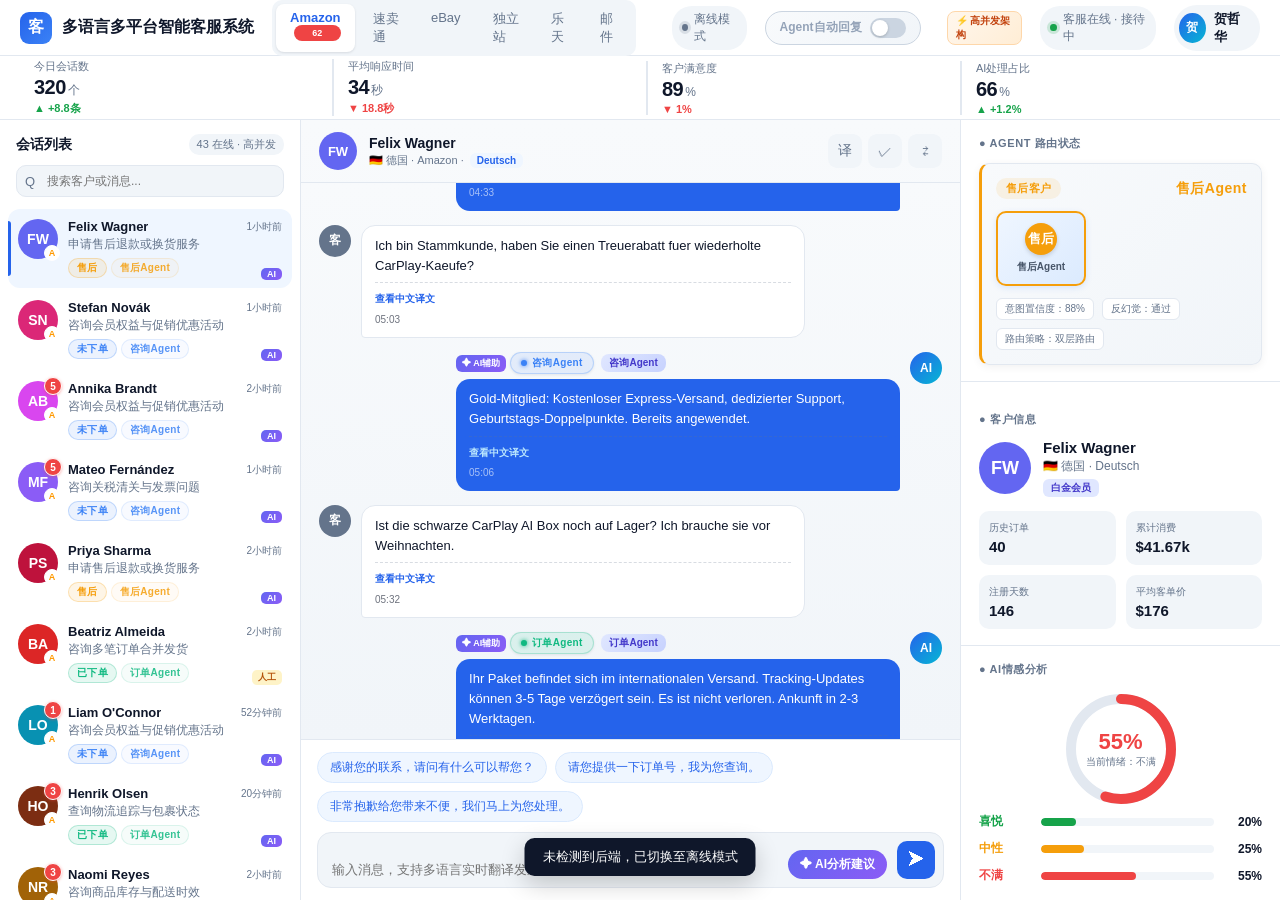
==== frontend/index.html @ e27925e6 "update" ====
<!DOCTYPE html>
<html lang="zh-CN">
<head>
<meta charset="UTF-8">
<meta name="viewport" content="width=device-width, initial-scale=1.0">
<title>多语言多平台智能客服系统</title>
<link rel="stylesheet" href="css/style.css?v=20260722f5">
</head>
<body>
  <!-- Top Nav -->
  <div class="topbar">
    <div class="logo"><div class="mark">客</div>多语言多平台智能客服系统</div>
    <div class="platform-tabs" id="platformTabs">
      <div class="tab active" data-pf="amazon">Amazon<span class="pf-unread" id="unread-amazon" style="display:none">0</span></div>
      <div class="tab" data-pf="aliexpress">速卖通<span class="pf-unread" id="unread-aliexpress" style="display:none">0</span></div>
      <div class="tab" data-pf="ebay">eBay<span class="pf-unread" id="unread-ebay" style="display:none">0</span></div>
      <div class="tab" data-pf="shopify">独立站<span class="pf-unread" id="unread-shopify" style="display:none">0</span></div>
      <div class="tab" data-pf="rakuten">乐天<span class="pf-unread" id="unread-rakuten" style="display:none">0</span></div>
      <div class="tab" data-pf="email">邮件<span class="pf-unread" id="unread-email" style="display:none">0</span></div>
    </div>
    <div class="spacer"></div>
    <div class="mode-switch" id="modeSwitch" title="切换推理后端">
      <span class="mode-dot" id="modeDot"></span><span id="modeLabel">连接中</span>
    </div>
    <div class="auto-reply-switch inactive" id="autoReplySwitch" title="开启后Agent将自动处理客户消息，需要人工时自动通知">
      <span class="auto-reply-label">Agent自动回复</span>
      <div class="auto-reply-toggle"></div>
    </div>
    <div class="concurrency-badge">⚡ 高并发架构</div>
    <div class="online-status"><div class="dot"></div>客服在线 · 接待中</div>
    <div class="user-chip"><div class="av">贺</div><div class="nm">贺哲华</div></div>
  </div>

  <!-- Stats Bar -->
  <div class="statsbar" id="statsBar">
    <div class="stat"><div class="lbl">今日会话数</div><div class="val" id="stConv">—<span class="u">个</span></div><div class="delta up" id="stConvD">—</div></div>
    <div class="stat"><div class="lbl">平均响应时间</div><div class="val" id="stResp">—<span class="u">秒</span></div><div class="delta up" id="stRespD">—</div></div>
    <div class="stat"><div class="lbl">客户满意度</div><div class="val" id="stSat">—<span class="u">%</span></div><div class="delta up" id="stSatD">—</div></div>
    <div class="stat"><div class="lbl">AI处理占比</div><div class="val" id="stAi">—<span class="u">%</span></div><div class="delta up" id="stAiD">—</div></div>
  </div>

  <!-- Main -->
  <div class="main">
    <!-- Left -->
    <div class="pane">
      <div class="conv-head">
        <h3>会话列表</h3>
        <div class="cnt" id="convCnt">0 在线</div>
      </div>
      <div class="conv-search"><span class="ic">Q</span><input id="convSearch" placeholder="搜索客户或消息..."></div>
      <div class="conv-list" id="convList"></div>
    </div>

    <!-- Middle -->
    <div class="pane" style="background:linear-gradient(180deg,#f8fafc,#f1f5f9)">
      <div class="chat-head" id="chatHead"></div>
      <div class="chat-flow" id="chatFlow"></div>
      <div class="composer">
        <div class="suggest-row" id="suggestRow"></div>
        <div class="input-row">
          <textarea id="msgInput" rows="1" placeholder="输入消息，支持多语言实时翻译发送..."></textarea>
          <button class="ai-suggest-btn" id="aiSuggestBtn" title="基于最后一条客户消息，AI分析意图并生成建议回复">✦ AI分析建议</button>
          <button class="send-btn" id="sendBtn">➤</button>
        </div>
      </div>
    </div>

    <!-- Right -->
    <div class="pane detail" id="detailPane"></div>
  </div>

  <div class="toast" id="toast"></div>

  <script src="js/config.js?v=20260722f5"></script>
  <script src="js/api.js?v=20260722f5"></script>
  <script src="js/datagen.js?v=20260722f5"></script>
  <script src="js/app.js?v=20260722f5"></script>
</body>
</html>
---- frontend/css/style.css ----
:root{
  --blue:#2563eb;--blue-d:#1d4ed8;--blue-l:#eff6ff;--bg:#f1f5f9;--card:#ffffff;
  --border:#e2e8f0;--text:#0f172a;--muted:#64748b;--green:#16a34a;--amber:#f59e0b;--red:#ef4444;
  --radius:12px;--shadow:0 1px 3px rgba(15,23,42,.08),0 1px 2px rgba(15,23,42,.04);
}
*{box-sizing:border-box;margin:0;padding:0}
body{font-family:'Segoe UI','PingFang SC','Microsoft YaHei',sans-serif;background:var(--bg);color:var(--text);font-size:14px;height:100vh;overflow:hidden}
button{cursor:pointer;font-family:inherit;border:none;outline:none}
::-webkit-scrollbar{width:6px;height:6px}
::-webkit-scrollbar-thumb{background:#cbd5e1;border-radius:3px}
::-webkit-scrollbar-track{background:transparent}

/* ===== Top Nav ===== */
.topbar{height:56px;background:var(--card);border-bottom:1px solid var(--border);display:flex;align-items:center;padding:0 20px;gap:18px;position:relative;z-index:30}
.logo{display:flex;align-items:center;gap:10px;font-weight:700;font-size:16px;white-space:nowrap}
.logo .mark{width:32px;height:32px;border-radius:9px;background:linear-gradient(135deg,#2563eb,#3b82f6);display:flex;align-items:center;justify-content:center;color:#fff;font-size:16px}
.platform-tabs{display:flex;gap:4px;background:var(--bg);padding:4px;border-radius:10px}
.platform-tabs .tab{padding:6px 14px;border-radius:8px;font-size:13px;color:var(--muted);font-weight:500;transition:.18s}
.platform-tabs .tab.active{background:#fff;color:var(--blue);box-shadow:var(--shadow);font-weight:600}
.topbar .spacer{flex:1}
.mode-switch{display:flex;align-items:center;gap:6px;font-size:12px;color:var(--muted);background:var(--bg);padding:5px 10px;border-radius:20px;cursor:pointer;transition:.15s}
.mode-switch:hover{background:#e2e8f0}
.mode-dot{width:7px;height:7px;border-radius:50%;background:var(--amber);box-shadow:0 0 0 3px rgba(245,158,11,.18);transition:.2s}
.mode-dot.online{background:var(--green);box-shadow:0 0 0 3px rgba(22,163,74,.18)}
.mode-dot.offline{background:var(--muted);box-shadow:0 0 0 3px rgba(100,116,139,.18)}
.online-status{display:flex;align-items:center;gap:6px;font-size:12px;color:var(--muted);background:var(--bg);padding:5px 10px;border-radius:20px}
.online-status .dot{width:7px;height:7px;border-radius:50%;background:var(--green);box-shadow:0 0 0 3px rgba(22,163,74,.18)}
.user-chip{display:flex;align-items:center;gap:8px;padding:5px 12px 5px 5px;border-radius:24px;background:var(--bg);cursor:pointer}
.user-chip .av{width:30px;height:30px;border-radius:50%;background:linear-gradient(135deg,#2563eb,#06b6d4);color:#fff;display:flex;align-items:center;justify-content:center;font-size:12px;font-weight:600}
.user-chip .nm{font-size:13px;font-weight:600}

/* ===== Stats Bar ===== */
.statsbar{height:64px;background:var(--card);border-bottom:1px solid var(--border);display:flex;align-items:center;padding:0 20px;gap:14px}
.stat{flex:1;display:flex;flex-direction:column;gap:2px;padding:0 14px;border-left:2px solid var(--border)}
.stat:first-child{border-left:none}
.stat .lbl{font-size:11px;color:var(--muted);display:flex;align-items:center;gap:5px}
.stat .val{font-size:20px;font-weight:700;letter-spacing:-.5px}
.stat .val .u{font-size:12px;font-weight:500;color:var(--muted);margin-left:2px}
.stat .delta{font-size:11px;font-weight:600}
.stat .delta.up{color:var(--green)}
.stat .delta.down{color:var(--red)}

/* ===== Layout ===== */
.main{display:grid;grid-template-columns:300px 1fr 320px;height:calc(100vh - 56px - 64px)}
.pane{background:var(--card);overflow:hidden;display:flex;flex-direction:column}
.pane+.pane{border-left:1px solid var(--border)}

/* ===== Left: Conversations ===== */
.conv-head{padding:14px 16px 10px;display:flex;align-items:center;justify-content:space-between}
.conv-head h3{font-size:14px;font-weight:700}
.conv-head .cnt{font-size:11px;color:var(--muted);background:var(--bg);padding:3px 8px;border-radius:10px}
.conv-search{margin:0 16px 8px;position:relative}
.conv-search input{width:100%;padding:8px 10px 8px 30px;border:1px solid var(--border);border-radius:10px;font-size:12px;background:var(--bg)}
.conv-search .ic{position:absolute;left:9px;top:50%;transform:translateY(-50%);color:var(--muted);font-size:13px}
.conv-list{flex:1;overflow-y:auto;padding:4px 8px 12px}
.conv-item{display:flex;gap:10px;padding:10px;border-radius:var(--radius);cursor:pointer;transition:.15s;margin-bottom:2px;position:relative}
.conv-item:hover{background:var(--bg)}
.conv-item.active{background:var(--blue-l)}
.conv-item.active::before{content:"";position:absolute;left:0;top:12px;bottom:12px;width:3px;background:var(--blue);border-radius:0 3px 3px 0}
.conv-item .av{width:40px;height:40px;border-radius:50%;flex-shrink:0;display:flex;align-items:center;justify-content:center;color:#fff;font-size:14px;font-weight:600;position:relative}
.conv-item .pf{position:absolute;bottom:-2px;right:-2px;width:16px;height:16px;border-radius:50%;background:#fff;display:flex;align-items:center;justify-content:center;font-size:9px;border:1.5px solid #fff}
.conv-item .body{flex:1;min-width:0}
.conv-item .top{display:flex;justify-content:space-between;align-items:center;gap:6px}
.conv-item .nm{font-size:13px;font-weight:600;white-space:nowrap;overflow:hidden;text-overflow:ellipsis}
.conv-item .tm{font-size:10px;color:var(--muted);flex-shrink:0}
.conv-item .pre{font-size:12px;color:var(--muted);white-space:nowrap;overflow:hidden;text-overflow:ellipsis;margin-top:2px}
.conv-item .badge{position:absolute;top:8px;right:10px;min-width:18px;height:18px;background:var(--blue);color:#fff;font-size:10px;border-radius:9px;display:flex;align-items:center;justify-content:center;font-weight:600;padding:0 5px}
.conv-item .agent-tag{position:absolute;bottom:8px;right:10px;font-size:9px;font-weight:700;padding:1px 6px;border-radius:5px}
.conv-item .agent-tag.ai{background:linear-gradient(135deg,#6366f1,#8b5cf6);color:#fff}
.conv-item .agent-tag.human{background:#fef3c7;color:#b45309}

/* ===== Middle: Chat ===== */
.chat-head{padding:12px 18px;border-bottom:1px solid var(--border);display:flex;align-items:center;gap:12px}
.chat-head .av{width:38px;height:38px;border-radius:50%;display:flex;align-items:center;justify-content:center;color:#fff;font-weight:600;font-size:13px}
.chat-head .info{flex:1}
.chat-head .info .nm{font-size:14px;font-weight:700}
.chat-head .info .sub{font-size:11px;color:var(--muted);display:flex;align-items:center;gap:6px;margin-top:2px}
.lang-tag{font-size:10px;background:var(--blue-l);color:var(--blue);padding:2px 7px;border-radius:6px;font-weight:600}
.chat-head .acts{display:flex;gap:6px}
.icon-btn{width:34px;height:34px;border-radius:9px;background:var(--bg);display:flex;align-items:center;justify-content:center;color:var(--muted);font-size:14px;transition:.15s}
.icon-btn:hover{background:var(--blue-l);color:var(--blue)}

.chat-flow{flex:1;overflow-y:auto;padding:18px;display:flex;flex-direction:column;gap:14px;background:linear-gradient(180deg,#f8fafc,#f1f5f9)}
.msg{display:flex;gap:10px;max-width:78%;animation:fadeIn .25s ease}
@keyframes fadeIn{from{opacity:0;transform:translateY(8px)}to{opacity:1;transform:none}}
.msg.customer{align-self:flex-start}
.msg.agent{align-self:flex-end;flex-direction:row-reverse}
.msg .av{width:32px;height:32px;border-radius:50%;flex-shrink:0;display:flex;align-items:center;justify-content:center;color:#fff;font-size:12px;font-weight:600}
.msg.agent .av{background:linear-gradient(135deg,#2563eb,#06b6d4)}
.bubble{padding:10px 13px;border-radius:14px;font-size:13px;line-height:1.55;position:relative}
.msg.customer .bubble{background:#fff;border:1px solid var(--border);border-bottom-left-radius:4px}
.msg.agent .bubble{background:var(--blue);color:#fff;border-bottom-right-radius:4px}
.bubble .tm{font-size:10px;opacity:.6;margin-top:4px;display:block}
.trans-box{margin-top:6px;padding-top:6px;border-top:1px dashed rgba(100,116,139,.25);font-size:12px}
.msg.customer .trans-box{color:#475569}
.msg.agent .trans-box{color:rgba(255,255,255,.92)}
.trans-content{line-height:1.5}
.msg.agent .trans-content{color:#fff;text-shadow:0 1px 2px rgba(0,0,0,.2)}
.trans-toggle{font-size:10px;color:var(--blue);cursor:pointer;font-weight:600;user-select:none}
.msg.agent .trans-toggle{color:#bae6fd}
.ai-flag{display:inline-flex;align-items:center;gap:3px;font-size:9px;font-weight:700;background:linear-gradient(135deg,#6366f1,#8b5cf6);color:#fff;padding:2px 6px;border-radius:6px;margin-bottom:5px}
.agent-route{display:inline-flex;align-items:center;gap:3px;font-size:9px;font-weight:700;background:#dbeafe;color:#1d4ed8;padding:2px 6px;border-radius:6px;margin-bottom:5px;margin-left:4px}

/* 协作链路徽章 */
.chain-badge{display:inline-flex;align-items:center;gap:4px;font-size:10px;font-weight:600;background:#f0f9ff;color:#0369a1;padding:3px 8px;border-radius:10px;margin-bottom:5px;border:1px solid #bae6fd}
.chain-badge.multi{background:linear-gradient(135deg,#fef3c7,#fde68a);color:#92400e;border-color:#fbbf24}
.chain-badge .chain-icon{font-size:11px}

/* 转交原因标签 */
.handoff-tag{display:inline-flex;font-size:9px;font-weight:600;background:#fee2e2;color:#991b1b;padding:2px 6px;border-radius:6px;margin-bottom:5px;margin-left:4px;border:1px solid #fca5a5}

/* Trace 可视化面板 */
.collab-trace-section{background:var(--card);border:1px solid var(--border);border-radius:12px;padding:14px;margin-bottom:12px;box-shadow:var(--shadow)}
.collab-trace-section h4{font-size:12px;font-weight:700;color:var(--text);margin-bottom:10px;display:flex;align-items:center;gap:6px}
.collab-chain{display:flex;align-items:center;gap:6px;flex-wrap:wrap;margin-bottom:10px}
.trace-node{display:flex;align-items:center;gap:6px;padding:4px 10px;background:#f8fafc;border-radius:8px;border:1px solid var(--border)}
.trace-node.final{background:#eff6ff;border-color:#93c5fd}
.trace-dot{width:20px;height:20px;border-radius:50%;color:#fff;font-size:11px;font-weight:700;display:flex;align-items:center;justify-content:center;flex-shrink:0}
.trace-name{font-size:11px;font-weight:600;color:var(--text)}
.trace-arrow{color:var(--muted);font-size:14px;font-weight:700}
.collab-meta{display:flex;gap:12px;flex-wrap:wrap;margin-bottom:8px}
.collab-meta .meta-item{font-size:11px;color:var(--muted);background:var(--bg);padding:3px 8px;border-radius:6px}
.trace-details{margin-top:8px}
.trace-details summary{cursor:pointer;font-size:11px;font-weight:600;color:var(--blue);padding:4px 0;user-select:none}
.trace-details summary:hover{color:var(--blue-d)}
.trace-steps{margin-top:8px;display:flex;flex-direction:column;gap:6px;max-height:280px;overflow-y:auto;padding-right:4px}
.trace-step{display:flex;gap:8px;align-items:flex-start;padding:6px 8px;background:#f8fafc;border-radius:6px;border-left:3px solid var(--border)}
.trace-step-icon{font-size:14px;font-weight:700;flex-shrink:0;width:18px;text-align:center;line-height:1.4}
.trace-step-body{flex:1;min-width:0}
.trace-step-head{font-size:11px;color:var(--text);line-height:1.4}
.trace-step-agent{font-weight:700;color:var(--blue)}
.trace-reason{display:inline-block;font-size:10px;color:#92400e;background:#fef3c7;padding:1px 5px;border-radius:4px;margin-left:4px}
.trace-detail{font-size:10px;color:var(--muted);margin-top:2px;line-height:1.3}
.day-divider{align-self:center;font-size:11px;color:var(--muted);background:#e2e8f0;padding:3px 12px;border-radius:10px;margin:4px 0}
.typing{display:flex;gap:4px;padding:8px 12px;background:#fff;border:1px solid var(--border);border-radius:14px;border-bottom-left-radius:4px;align-self:flex-start}
.typing span{width:6px;height:6px;background:#cbd5e1;border-radius:50%;animation:blink 1.4s infinite both}
.typing span:nth-child(2){animation-delay:.2s}
.typing span:nth-child(3){animation-delay:.4s}
@keyframes blink{0%,80%,100%{opacity:.3}40%{opacity:1}}

.composer{padding:12px 16px;border-top:1px solid var(--border);background:var(--card)}
.suggest-row{display:flex;gap:8px;margin-bottom:10px;flex-wrap:wrap}
.suggest-chip{padding:6px 12px;background:var(--blue-l);border:1px solid #dbeafe;border-radius:20px;font-size:12px;color:var(--blue);font-weight:500;transition:.15s}
.suggest-chip:hover{background:var(--blue);color:#fff}
.ai-suggest-btn{display:inline-flex;align-items:center;gap:6px;padding:6px 12px;background:linear-gradient(135deg,#6366f1,#8b5cf6);color:#fff;border-radius:20px;font-size:12px;font-weight:600;transition:.15s}
.ai-suggest-btn:hover{transform:translateY(-1px);box-shadow:0 4px 12px rgba(99,102,241,.35)}
.cust-reply-btn{display:inline-flex;align-items:center;gap:4px;padding:6px 10px;background:#f0f9ff;color:#0369a1;border:1px solid #bae6fd;border-radius:20px;font-size:11px;font-weight:600;transition:.15s;white-space:nowrap}
.cust-reply-btn:hover{background:#e0f2fe;transform:translateY(-1px);box-shadow:0 3px 8px rgba(3,105,161,.2)}

/* 客户正在输入提示 */
.typing-indicator{display:flex;align-items:center;gap:8px;padding:8px 14px;margin:6px 0}
.typing-indicator .av{width:28px;height:28px;border-radius:50%;display:flex;align-items:center;justify-content:center;color:#fff;font-size:11px;font-weight:600;flex-shrink:0}
.typing-dots{display:flex;gap:3px;align-items:center}
.typing-dots span{width:6px;height:6px;border-radius:50%;background:#94a3b8;animation:typingBounce 1.4s infinite ease-in-out}
.typing-dots span:nth-child(2){animation-delay:.2s}
.typing-dots span:nth-child(3){animation-delay:.4s}
@keyframes typingBounce{0%,60%,100%{transform:translateY(0);opacity:.4}30%{transform:translateY(-6px);opacity:1}}
.typing-text{font-size:11px;color:#94a3b8;font-style:italic}

/* AI建议卡片 */
.ai-suggestion-card{background:#fafaff;border:1.5px solid #c7d2fe;border-radius:12px;margin:10px 0;overflow:hidden;box-shadow:0 2px 8px rgba(99,102,241,.1)}
.ai-suggestion-card.loading{border-color:#c7d2fe;background:#fafaff}
.ai-suggestion-card.error{border-color:#fca5a5;background:#fef2f2}
.ai-card-header{display:flex;align-items:center;gap:6px;padding:10px 14px;background:linear-gradient(135deg,rgba(99,102,241,.08),rgba(139,92,246,.08));border-bottom:1px solid #e0e7ff}
.ai-card-icon{font-size:14px;color:#6366f1}
.ai-card-title{font-size:13px;font-weight:700;color:#4f46e5;flex:1}
.ai-card-close{cursor:pointer;color:#94a3b8;font-size:14px;padding:2px 6px;border-radius:4px;transition:.15s}
.ai-card-close:hover{color:#ef4444;background:#fef2f2}
.ai-card-body{padding:12px 14px}
.ai-card-loading{color:#6366f1;font-size:12px;padding:8px 0;animation:pulse 1.5s ease-in-out infinite}
@keyframes pulse{0%,100%{opacity:.5}50%{opacity:1}}
.ai-card-error{color:#dc2626;font-size:12px;padding:8px 0}
.ai-card-meta{display:flex;gap:6px;flex-wrap:wrap;margin-bottom:10px}
.ai-card-meta .meta-tag{font-size:10px;color:#475569;background:#f1f5f9;padding:3px 8px;border-radius:6px;border:1px solid #e2e8f0}
.ai-card-meta .meta-tag.chain{background:#fef3c7;color:#92400e;border-color:#fde68a}
.ai-card-suggestion{background:#fff;border:1px solid #e2e8f0;border-radius:8px;padding:10px;margin-bottom:10px}
.suggestion-label{font-size:11px;font-weight:600;color:#64748b;margin-bottom:4px}
.suggestion-text{font-size:13px;color:#1e293b;line-height:1.5;padding:6px 8px;background:#f8fafc;border-radius:6px;border-left:3px solid #6366f1}
.suggestion-text.muted{color:#64748b;border-left-color:#cbd5e1}
.ai-card-actions{display:flex;gap:8px}
.action-btn{padding:6px 14px;border-radius:8px;font-size:12px;font-weight:600;cursor:pointer;border:1px solid;transition:.15s}
.action-btn.adopt{background:#ecfdf5;color:#059669;border-color:#a7f3d0}
.action-btn.adopt:hover{background:#d1fae5;box-shadow:0 2px 6px rgba(5,150,105,.2)}
.action-btn.edit{background:#fffbeb;color:#d97706;border-color:#fde68a}
.action-btn.edit:hover{background:#fef3c7;box-shadow:0 2px 6px rgba(217,119,6,.2)}
.action-btn.reject{background:#fef2f2;color:#dc2626;border-color:#fca5a5}
.action-btn.reject:hover{background:#fee2e2;box-shadow:0 2px 6px rgba(220,38,38,.2)}
.ai-card-trace{margin-top:8px}
.ai-card-trace summary{cursor:pointer;font-size:11px;color:#6366f1;padding:4px 0;user-select:none}
.ai-card-trace summary:hover{text-decoration:underline}
.trace-mini{margin-top:6px;display:flex;flex-direction:column;gap:3px;max-height:180px;overflow-y:auto}
.trace-mini-step{font-size:11px;color:#475569;padding:3px 6px;background:#f8fafc;border-radius:4px;display:flex;gap:4px;align-items:center}
.trace-mini-icon{font-weight:700;flex-shrink:0}
.sentiment-tag{font-size:10px;font-weight:600;padding:2px 8px;border-radius:999px}
.sentiment-tag.ok{background:#dcfce7;color:#15803d}
.sentiment-tag.warning{background:#fef3c7;color:#92400e}
.sentiment-tag.danger{background:#fee2e2;color:#991b1b}
/* 置信度标签 */
.conf-tag{font-size:10px;font-weight:600;padding:2px 8px;border-radius:999px}
.conf-tag.high{background:#dbeafe;color:#1e40af}
.conf-tag.mid{background:#fef3c7;color:#92400e}
.conf-tag.low{background:#fee2e2;color:#991b1b}
/* 反幻觉标签 */
.antihall-tag{font-size:10px;font-weight:600;padding:2px 8px;border-radius:999px}
.antihall-tag.pass{background:#dcfce7;color:#15803d}
.antihall-tag.warn{background:#fef3c7;color:#92400e}
/* 转交原因标签 */
.ai-card-meta .meta-tag.warn{background:#fee2e2;color:#991b1b;border-color:#fca5a5}
/* 协作链路可视化 */
.ai-card-chain{display:flex;align-items:center;gap:4px;flex-wrap:wrap;margin-bottom:10px;padding:6px 10px;background:linear-gradient(90deg,rgba(99,102,241,.05),rgba(6,182,212,.05));border-radius:8px;border:1px solid #e0e7ff}
.ai-card-chain .chain-node{font-size:11px;font-weight:600;padding:3px 10px;border-radius:6px;background:#fff;color:#4f46e5;border:1px solid #c7d2fe}
.ai-card-chain .chain-node.final{background:linear-gradient(135deg,#2563eb,#06b6d4);color:#fff;border-color:transparent}
.ai-card-chain .chain-sep{font-size:11px;color:#94a3b8;font-weight:700}
/* RAG引用来源 */
.ai-card-rag{background:#f0fdf4;border:1px solid #bbf7d0;border-radius:8px;padding:10px;margin-bottom:10px}
.ai-card-rag .rag-label{font-size:11px;font-weight:700;color:#15803d;margin-bottom:8px;display:flex;align-items:center;gap:4px}
.ai-card-rag .rag-sources{display:flex;flex-direction:column;gap:6px}
.ai-card-rag .rag-source-item{background:#fff;border:1px solid #d1fae5;border-radius:6px;padding:6px 8px}
.ai-card-rag .rag-source-head{display:flex;align-items:center;gap:6px;margin-bottom:3px}
.ai-card-rag .rag-source-id{font-size:10px;font-weight:700;color:#0369a1;font-family:monospace}
.ai-card-rag .rag-source-cat{font-size:10px;color:#64748b;background:#f1f5f9;padding:1px 6px;border-radius:4px}
.ai-card-rag .rag-source-score{font-size:10px;font-weight:700;margin-left:auto}
.ai-card-rag .rag-source-content{font-size:11px;color:#475569;line-height:1.4;max-height:40px;overflow:hidden}
.input-row{display:flex;gap:10px;align-items:flex-end;background:var(--bg);border-radius:14px;padding:8px 8px 8px 14px;border:1px solid var(--border)}
.input-row textarea{flex:1;border:none;background:transparent;resize:none;font-size:13px;line-height:1.5;outline:none;max-height:90px;font-family:inherit}
.send-btn{width:38px;height:38px;border-radius:10px;background:var(--blue);color:#fff;display:flex;align-items:center;justify-content:center;font-size:16px;transition:.15s;flex-shrink:0}
.send-btn:hover{background:var(--blue-d);transform:scale(1.05)}

/* ===== Right: Detail ===== */
.detail{overflow-y:auto}
.detail section{padding:16px 18px;border-bottom:1px solid var(--border)}
.detail section h4{font-size:11px;text-transform:uppercase;letter-spacing:.6px;color:var(--muted);margin-bottom:12px;display:flex;align-items:center;gap:6px}
.cust-card{display:flex;gap:12px;align-items:center;margin-bottom:14px}
.cust-card .av{width:52px;height:52px;border-radius:50%;display:flex;align-items:center;justify-content:center;color:#fff;font-size:18px;font-weight:600}
.cust-card .nm{font-size:15px;font-weight:700}
.cust-card .ct{font-size:12px;color:var(--muted);margin-top:2px}
.level-badge{display:inline-block;font-size:10px;font-weight:700;padding:2px 8px;border-radius:6px;margin-top:4px}
.lvl-gold{background:#fef3c7;color:#b45309}
.lvl-plat{background:#e0e7ff;color:#4338ca}
.lvl-diamond{background:#cffafe;color:#0e7490}
.lvl-silver{background:#f1f5f9;color:#475569}
.cust-grid{display:grid;grid-template-columns:1fr 1fr;gap:10px}
.cust-grid .it{background:var(--bg);border-radius:10px;padding:10px}
.cust-grid .it .l{font-size:10px;color:var(--muted)}
.cust-grid .it .v{font-size:15px;font-weight:700;margin-top:3px}

.sentiment{display:flex;flex-direction:column;gap:10px}
.sen-row{display:flex;align-items:center;gap:10px}
.sen-row .lab{width:52px;font-size:12px;font-weight:600;display:flex;align-items:center;gap:4px}
.sen-bar{flex:1;height:8px;background:var(--bg);border-radius:4px;overflow:hidden}
.sen-bar .fill{height:100%;border-radius:4px;transition:width .6s cubic-bezier(.4,0,.2,1)}
.sen-row .pct{width:38px;text-align:right;font-size:12px;font-weight:700}
.gauge-wrap{display:flex;align-items:center;justify-content:center;margin:6px 0 4px;position:relative}
.gauge{transform:rotate(-90deg)}
.gauge-txt{position:absolute;text-align:center}
.gauge-txt .big{font-size:22px;font-weight:800}
.gauge-txt .sm{font-size:10px;color:var(--muted)}

.tags{display:flex;flex-wrap:wrap;gap:6px}
.tag{font-size:11px;padding:4px 10px;border-radius:8px;background:var(--blue-l);color:var(--blue);font-weight:500;border:1px solid #dbeafe}
.tag.warn{background:#fef3c7;color:#b45309;border-color:#fde68a}
.tag.ok{background:#dcfce7;color:#15803d;border-color:#bbf7d0}

.tpl-list{display:flex;flex-direction:column;gap:6px}
.tpl{padding:9px 11px;background:var(--bg);border-radius:9px;font-size:12px;cursor:pointer;transition:.15s;border:1px solid transparent;line-height:1.4}
.tpl:hover{background:var(--blue-l);border-color:#dbeafe}

.order-item{background:var(--bg);border-radius:10px;padding:10px;margin-bottom:8px}
.order-item .top{display:flex;justify-content:space-between;align-items:center;margin-bottom:6px}
.order-item .oid{font-size:12px;font-weight:700}
.order-item .ost{font-size:10px;padding:2px 7px;border-radius:5px;font-weight:600}
.ost.shipped{background:#dbeafe;color:#1d4ed8}
.ost.paid{background:#dcfce7;color:#15803d}
.ost.pending{background:#fef3c7;color:#b45309}
.ost.refund{background:#fee2e2;color:#b91c1c}
.order-item .pd{font-size:11px;color:var(--muted)}
.order-item .amt{font-size:13px;font-weight:700;margin-top:4px}

.toast{position:fixed;bottom:24px;left:50%;transform:translateX(-50%) translateY(20px);background:#0f172a;color:#fff;padding:10px 18px;border-radius:10px;font-size:13px;opacity:0;transition:.3s;z-index:100;box-shadow:0 8px 24px rgba(0,0,0,.2)}
.toast.show{opacity:1;transform:translateX(-50%) translateY(0)}

/* ===== 前端深度改造：多Agent路由可视化 ===== */

/* 会话列表：阶段标签 + Agent标签 */
.conv-tags{display:flex;gap:4px;margin-top:4px;flex-wrap:wrap}
.stage-tag{font-size:10px;padding:1px 6px;border-radius:4px;font-weight:600;white-space:nowrap}
.agent-route-tag{font-size:10px;padding:1px 6px;border-radius:4px;font-weight:500;white-space:nowrap}

/* 聊天消息：Agent标识徽章 */
.agent-badge{display:inline-flex;align-items:center;gap:4px;font-size:11px;padding:2px 8px;border-radius:10px;margin-bottom:4px;font-weight:600}
.agent-dot{width:6px;height:6px;border-radius:50%;display:inline-block}

/* 右侧详情：Agent路由卡片 */
.agent-route-section{margin-bottom:12px}
.agent-route-card{background:#f8fafc;border-radius:8px;padding:12px;margin-top:8px}
.route-header{display:flex;justify-content:space-between;align-items:center;margin-bottom:10px}
.route-stage{font-size:11px;padding:2px 8px;border-radius:4px;font-weight:600}
.route-agent{font-size:13px;font-weight:700}
.route-chain{display:flex;align-items:center;gap:8px;margin:10px 0}
.route-node{display:flex;flex-direction:column;align-items:center;gap:4px;padding:8px 12px;border:2px solid #e2e8f0;border-radius:8px;background:#fff;min-width:80px}
.route-node.active{background:#eff6ff}
.route-node-icon{width:28px;height:28px;border-radius:50%;display:flex;align-items:center;justify-content:center;color:#fff;font-size:12px;font-weight:700}
.route-node-name{font-size:10px;color:#475569;font-weight:600}
.route-meta{display:flex;gap:12px;font-size:10px;color:#64748b;margin-top:8px;flex-wrap:wrap}
.route-meta span{background:#f1f5f9;padding:2px 6px;border-radius:4px}

/* 协作链路徽章（聊天消息内） */
.chain-badge{display:inline-flex;align-items:center;gap:4px;font-size:10px;padding:2px 8px;border-radius:8px;background:#f0f9ff;color:#0369a1;margin-bottom:4px}
.chain-badge.multi{background:#fef3c7;color:#92400e}
.chain-icon{font-size:10px}

/* 转交原因标签 */
.handoff-tag{font-size:10px;padding:1px 6px;border-radius:4px;background:#fee2e2;color:#dc2626;margin-left:4px}

/* Agent路由标签（旧样式增强） */
.agent-route{font-size:10px;padding:1px 6px;border-radius:4px;background:#e0e7ff;color:#4338ca;margin-left:4px}
/* ===== Agent 路由可视化 v2（精致版） ===== */

/* 会话列表：阶段标签 */
.conv-tags{display:flex;gap:4px;margin-top:5px;flex-wrap:wrap}
.stage-tag{font-size:10px;padding:2px 8px;border-radius:10px;font-weight:600;white-space:nowrap;letter-spacing:0.3px}
.agent-route-tag{font-size:9px;padding:1px 7px;border-radius:10px;font-weight:500;white-space:nowrap;opacity:0.85}

/* 聊天消息：Agent 徽章 */
.agent-badge{display:inline-flex;align-items:center;gap:5px;font-size:10px;padding:3px 10px;border-radius:12px;margin-bottom:5px;font-weight:600;letter-spacing:0.3px;box-shadow:0 1px 3px rgba(0,0,0,0.08)}
.agent-dot{width:6px;height:6px;border-radius:50%;display:inline-block;box-shadow:0 0 4px currentColor}

/* 右侧详情：Agent 路由卡片（精致版） */
.agent-route-section{margin-bottom:14px}
.agent-route-card{background:linear-gradient(135deg,#f8fafc 0%,#f1f5f9 100%);border-radius:10px;padding:14px;margin-top:8px;box-shadow:0 2px 8px rgba(0,0,0,0.06);border:1px solid #e2e8f0}
.route-header{display:flex;justify-content:space-between;align-items:center;margin-bottom:12px}
.route-stage{font-size:11px;padding:3px 10px;border-radius:12px;font-weight:600;letter-spacing:0.3px}
.route-agent{font-size:14px;font-weight:700;letter-spacing:0.5px}
.route-chain{display:flex;align-items:center;gap:10px;margin:12px 0;flex-wrap:wrap}
.route-node{display:flex;flex-direction:column;align-items:center;gap:5px;padding:10px 14px;border:2px solid #e2e8f0;border-radius:10px;background:#fff;min-width:90px;transition:all 0.2s ease}
.route-node.active{background:linear-gradient(135deg,#eff6ff 0%,#dbeafe 100%);box-shadow:0 2px 6px rgba(59,130,246,0.15)}
.route-node-icon{width:32px;height:32px;border-radius:50%;display:flex;align-items:center;justify-content:center;color:#fff;font-size:13px;font-weight:700;box-shadow:0 2px 4px rgba(0,0,0,0.15)}
.route-node-name{font-size:10px;color:#475569;font-weight:600;white-space:nowrap}
.route-meta{display:flex;gap:8px;font-size:10px;color:#64748b;margin-top:10px;flex-wrap:wrap}
.route-meta span{background:#fff;padding:3px 8px;border-radius:6px;border:1px solid #e2e8f0;font-weight:500}

/* 协作链路徽章 */
.chain-badge{display:inline-flex;align-items:center;gap:4px;font-size:10px;padding:2px 8px;border-radius:8px;background:linear-gradient(135deg,#f0f9ff,#e0f2fe);color:#0369a1;margin-bottom:5px;border:1px solid #bae6fd}
.chain-badge.multi{background:linear-gradient(135deg,#fef3c7,#fde68a);color:#92400e;border-color:#fcd34d}
.chain-icon{font-size:10px}

/* 转交原因标签 */
.handoff-tag{font-size:10px;padding:2px 8px;border-radius:8px;background:linear-gradient(135deg,#fee2e2,#fecaca);color:#dc2626;margin-left:4px;border:1px solid #fca5a5;font-weight:600}

/* Agent 路由标签 */
.agent-route{font-size:10px;padding:2px 8px;border-radius:8px;background:linear-gradient(135deg,#e0e7ff,#c7d2fe);color:#4338ca;margin-left:4px;font-weight:600}

/* ===== Agent 自动回复模式开关 ===== */
.auto-reply-switch{display:flex;align-items:center;gap:8px;padding:6px 14px;background:linear-gradient(135deg,#f0fdf4,#dcfce7);border:1px solid #86efac;border-radius:20px;cursor:pointer;transition:all 0.3s ease;user-select:none}
.auto-reply-switch.active{background:linear-gradient(135deg,#dcfce7,#bbf7d0);border-color:#22c55e;box-shadow:0 0 12px rgba(34,197,94,0.3)}
.auto-reply-switch.inactive{background:linear-gradient(135deg,#f8fafc,#f1f5f9);border-color:#cbd5e1}
.auto-reply-label{font-size:12px;font-weight:600;color:#475569;white-space:nowrap}
.auto-reply-switch.active .auto-reply-label{color:#15803d}
.auto-reply-switch.inactive .auto-reply-label{color:#94a3b8}
.auto-reply-toggle{width:36px;height:20px;background:#cbd5e1;border-radius:10px;position:relative;transition:all 0.3s ease}
.auto-reply-switch.active .auto-reply-toggle{background:#22c55e}
.auto-reply-toggle::after{content:'';width:16px;height:16px;background:#fff;border-radius:50%;position:absolute;top:2px;left:2px;transition:all 0.3s ease;box-shadow:0 1px 3px rgba(0,0,0,0.2)}
.auto-reply-switch.active .auto-reply-toggle::after{left:18px}

/* 高并发架构标签 */
.concurrency-badge{display:inline-flex;align-items:center;gap:4px;font-size:10px;padding:2px 8px;border-radius:8px;background:linear-gradient(135deg,#fff7ed,#ffedd5);color:#c2410c;border:1px solid #fed7aa;font-weight:600;margin-left:8px}

/* 人工转接通知 */
.handoff-notification{position:fixed;top:80px;right:20px;background:linear-gradient(135deg,#fef2f2,#fee2e2);border:2px solid #fca5a5;border-radius:12px;padding:14px 18px;box-shadow:0 8px 24px rgba(239,68,68,0.2);z-index:9999;max-width:320px;animation:slideIn 0.3s ease}
@keyframes slideIn{from{transform:translateX(400px);opacity:0}to{transform:translateX(0);opacity:1}}
.handoff-notif-header{display:flex;align-items:center;gap:8px;margin-bottom:8px}
.handoff-notif-icon{width:28px;height:28px;border-radius:50%;background:#ef4444;display:flex;align-items:center;justify-content:center;color:#fff;font-size:14px;font-weight:700}
.handoff-notif-title{font-size:13px;font-weight:700;color:#dc2626}
.handoff-notif-body{font-size:12px;color:#7f1d1d;line-height:1.5}
.handoff-notif-actions{display:flex;gap:8px;margin-top:10px}
.handoff-notif-btn{font-size:11px;padding:5px 12px;border-radius:6px;cursor:pointer;font-weight:600;border:none}
.handoff-notif-btn.accept{background:#ef4444;color:#fff}
.handoff-notif-btn.dismiss{background:#fff;color:#64748b;border:1px solid #e2e8f0}
/* ===== Agent 路由可视化 v2（精致版） ===== */

/* 会话列表：阶段标签 */
.conv-tags{display:flex;gap:4px;margin-top:5px;flex-wrap:wrap}
.stage-tag{font-size:10px;padding:2px 8px;border-radius:10px;font-weight:600;white-space:nowrap;letter-spacing:0.3px}
.agent-route-tag{font-size:9px;padding:1px 7px;border-radius:10px;font-weight:500;white-space:nowrap;opacity:0.85}

/* 聊天消息：Agent 徽章 */
.agent-badge{display:inline-flex;align-items:center;gap:5px;font-size:10px;padding:3px 10px;border-radius:12px;margin-bottom:5px;font-weight:600;letter-spacing:0.3px;box-shadow:0 1px 3px rgba(0,0,0,0.08)}
.agent-dot{width:6px;height:6px;border-radius:50%;display:inline-block;box-shadow:0 0 4px currentColor}

/* 右侧详情：Agent 路由卡片（精致版） */
.agent-route-section{margin-bottom:14px}
.agent-route-card{background:linear-gradient(135deg,#f8fafc 0%,#f1f5f9 100%);border-radius:10px;padding:14px;margin-top:8px;box-shadow:0 2px 8px rgba(0,0,0,0.06);border:1px solid #e2e8f0}
.route-header{display:flex;justify-content:space-between;align-items:center;margin-bottom:12px}
.route-stage{font-size:11px;padding:3px 10px;border-radius:12px;font-weight:600;letter-spacing:0.3px}
.route-agent{font-size:14px;font-weight:700;letter-spacing:0.5px}
.route-chain{display:flex;align-items:center;gap:10px;margin:12px 0;flex-wrap:wrap}
.route-node{display:flex;flex-direction:column;align-items:center;gap:5px;padding:10px 14px;border:2px solid #e2e8f0;border-radius:10px;background:#fff;min-width:90px;transition:all 0.2s ease}
.route-node.active{background:linear-gradient(135deg,#eff6ff 0%,#dbeafe 100%);box-shadow:0 2px 6px rgba(59,130,246,0.15)}
.route-node-icon{width:32px;height:32px;border-radius:50%;display:flex;align-items:center;justify-content:center;color:#fff;font-size:13px;font-weight:700;box-shadow:0 2px 4px rgba(0,0,0,0.15)}
.route-node-name{font-size:10px;color:#475569;font-weight:600;white-space:nowrap}
.route-meta{display:flex;gap:8px;font-size:10px;color:#64748b;margin-top:10px;flex-wrap:wrap}
.route-meta span{background:#fff;padding:3px 8px;border-radius:6px;border:1px solid #e2e8f0;font-weight:500}

/* 协作链路徽章 */
.chain-badge{display:inline-flex;align-items:center;gap:4px;font-size:10px;padding:2px 8px;border-radius:8px;background:linear-gradient(135deg,#f0f9ff,#e0f2fe);color:#0369a1;margin-bottom:5px;border:1px solid #bae6fd}
.chain-badge.multi{background:linear-gradient(135deg,#fef3c7,#fde68a);color:#92400e;border-color:#fcd34d}
.chain-icon{font-size:10px}

/* 转交原因标签 */
.handoff-tag{font-size:10px;padding:2px 8px;border-radius:8px;background:linear-gradient(135deg,#fee2e2,#fecaca);color:#dc2626;margin-left:4px;border:1px solid #fca5a5;font-weight:600}

/* Agent 路由标签 */
.agent-route{font-size:10px;padding:2px 8px;border-radius:8px;background:linear-gradient(135deg,#e0e7ff,#c7d2fe);color:#4338ca;margin-left:4px;font-weight:600}

/* ===== Agent 自动回复模式开关 ===== */
.auto-reply-switch{display:flex;align-items:center;gap:8px;padding:6px 14px;background:linear-gradient(135deg,#f0fdf4,#dcfce7);border:1px solid #86efac;border-radius:20px;cursor:pointer;transition:all 0.3s ease;user-select:none}
.auto-reply-switch.active{background:linear-gradient(135deg,#dcfce7,#bbf7d0);border-color:#22c55e;box-shadow:0 0 12px rgba(34,197,94,0.3)}
.auto-reply-switch.inactive{background:linear-gradient(135deg,#f8fafc,#f1f5f9);border-color:#cbd5e1}
.auto-reply-label{font-size:12px;font-weight:600;color:#475569;white-space:nowrap}
.auto-reply-switch.active .auto-reply-label{color:#15803d}
.auto-reply-switch.inactive .auto-reply-label{color:#94a3b8}
.auto-reply-toggle{width:36px;height:20px;background:#cbd5e1;border-radius:10px;position:relative;transition:all 0.3s ease}
.auto-reply-switch.active .auto-reply-toggle{background:#22c55e}
.auto-reply-toggle::after{content:'';width:16px;height:16px;background:#fff;border-radius:50%;position:absolute;top:2px;left:2px;transition:all 0.3s ease;box-shadow:0 1px 3px rgba(0,0,0,0.2)}
.auto-reply-switch.active .auto-reply-toggle::after{left:18px}

/* 高并发架构标签 */
.concurrency-badge{display:inline-flex;align-items:center;gap:4px;font-size:10px;padding:2px 8px;border-radius:8px;background:linear-gradient(135deg,#fff7ed,#ffedd5);color:#c2410c;border:1px solid #fed7aa;font-weight:600;margin-left:8px}

/* 人工转接通知 */
.handoff-notification{position:fixed;top:80px;right:20px;background:linear-gradient(135deg,#fef2f2,#fee2e2);border:2px solid #fca5a5;border-radius:12px;padding:14px 18px;box-shadow:0 8px 24px rgba(239,68,68,0.2);z-index:9999;max-width:320px;animation:slideIn 0.3s ease}
@keyframes slideIn{from{transform:translateX(400px);opacity:0}to{transform:translateX(0);opacity:1}}
.handoff-notif-header{display:flex;align-items:center;gap:8px;margin-bottom:8px}
.handoff-notif-icon{width:28px;height:28px;border-radius:50%;background:#ef4444;display:flex;align-items:center;justify-content:center;color:#fff;font-size:14px;font-weight:700}
.handoff-notif-title{font-size:13px;font-weight:700;color:#dc2626}
.handoff-notif-body{font-size:12px;color:#7f1d1d;line-height:1.5}
.handoff-notif-actions{display:flex;gap:8px;margin-top:10px}
.handoff-notif-btn{font-size:11px;padding:5px 12px;border-radius:6px;cursor:pointer;font-weight:600;border:none}
.handoff-notif-btn.accept{background:#ef4444;color:#fff}
.handoff-notif-btn.dismiss{background:#fff;color:#64748b;border:1px solid #e2e8f0}

/* 未读消息红点徽章（头像右上角，类似微信） */
.unread-dot{position:absolute;top:-4px;right:-4px;background:#ef4444;color:#fff;font-size:10px;font-weight:700;min-width:18px;height:18px;border-radius:9px;display:flex;align-items:center;justify-content:center;padding:0 5px;box-shadow:0 1px 3px rgba(239,68,68,0.4);border:1.5px solid #fff;z-index:2}

/* 平台标签未读红点 */
.pf-unread{display:inline-flex;align-items:center;justify-content:center;background:#ef4444;color:#fff;font-size:9px;font-weight:700;min-width:16px;height:16px;border-radius:8px;padding:0 4px;margin-left:4px;vertical-align:middle}
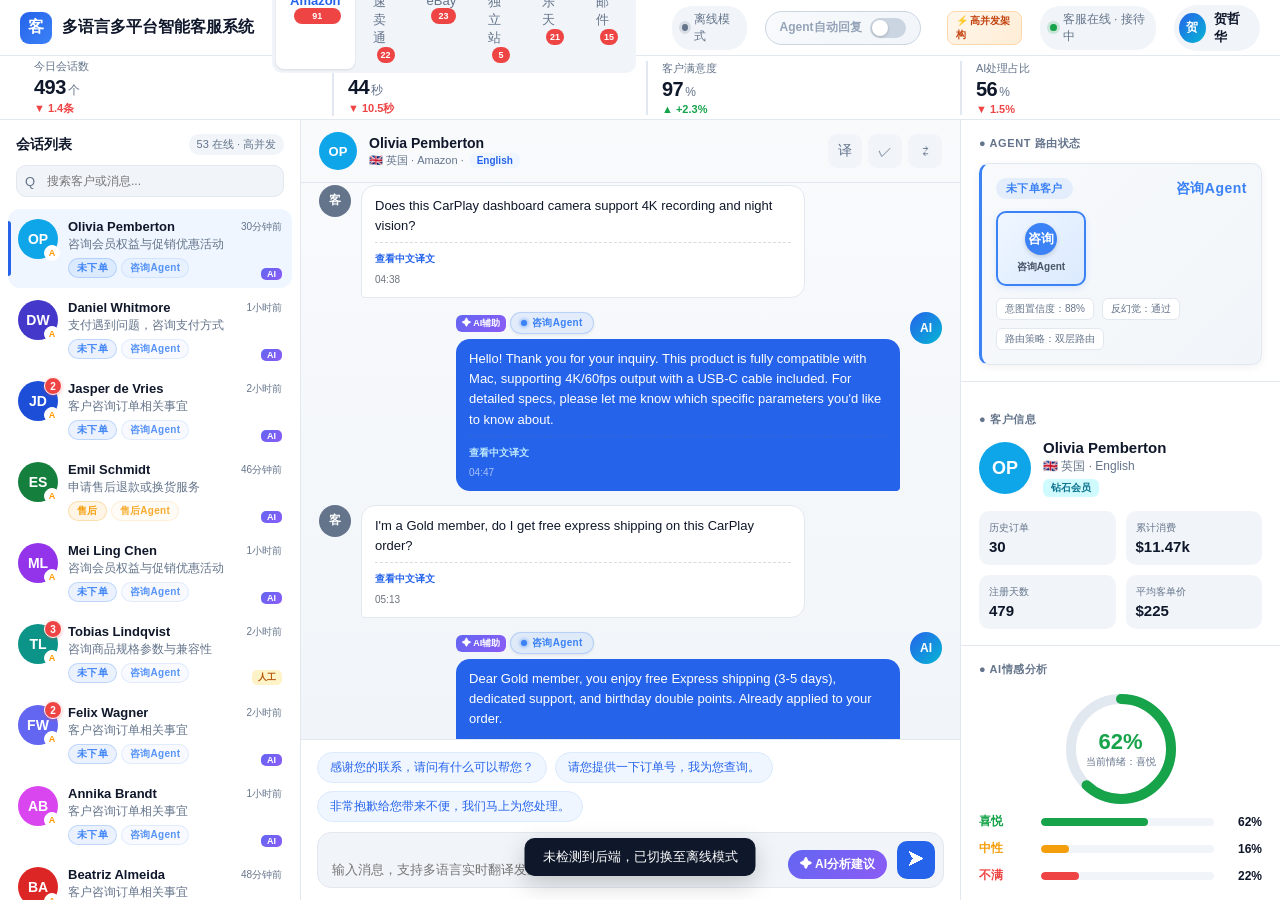
==== commit 40c3a680: "update 1. AI分析建议: 统一在线/离线模式，800ms内立即显示本地建议，后台异步更新API结果，移除60秒超时等待 2. 聊天消息卡片: 移除buildMsg中重复的agent-rout" ====
--- a/frontend/index.html
+++ b/frontend/index.html
@@ -4,7 +4,7 @@
 <meta charset="UTF-8">
 <meta name="viewport" content="width=device-width, initial-scale=1.0">
 <title>多语言多平台智能客服系统</title>
-<link rel="stylesheet" href="css/style.css?v=20260722f5">
+<link rel="stylesheet" href="css/style.css?v=20260723f1">
 </head>
 <body>
   <!-- Top Nav -->
@@ -71,9 +71,9 @@
 
   <div class="toast" id="toast"></div>
 
-  <script src="js/config.js?v=20260722f5"></script>
-  <script src="js/api.js?v=20260722f5"></script>
-  <script src="js/datagen.js?v=20260722f5"></script>
-  <script src="js/app.js?v=20260722f5"></script>
+  <script src="js/config.js?v=20260723f1"></script>
+  <script src="js/api.js?v=20260723f1"></script>
+  <script src="js/datagen.js?v=20260723f1"></script>
+  <script src="js/app.js?v=20260723f1"></script>
 </body>
 </html>
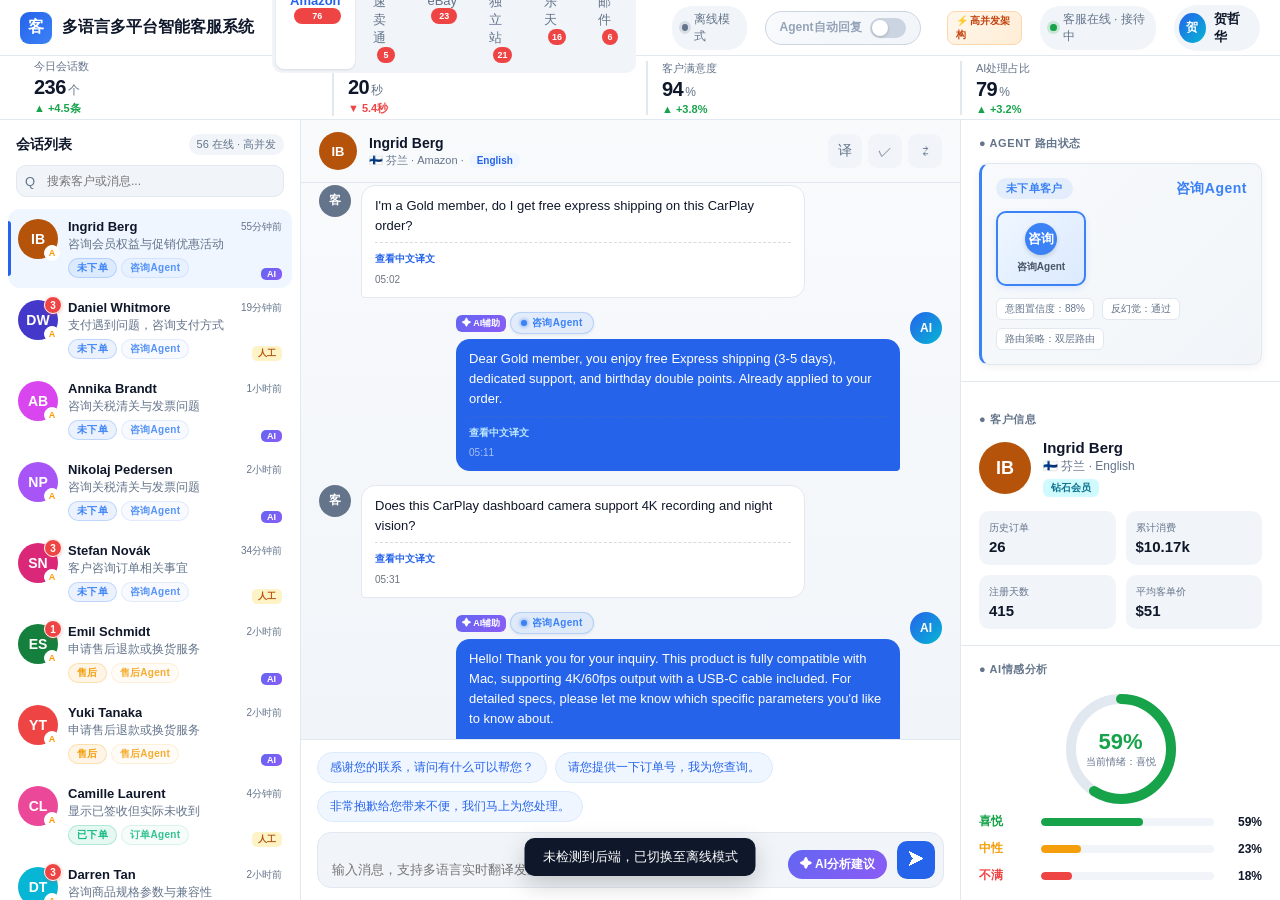
==== commit 1ed3ded5: "update frontend and readme" ====
--- a/frontend/index.html
+++ b/frontend/index.html
@@ -4,7 +4,7 @@
 <meta charset="UTF-8">
 <meta name="viewport" content="width=device-width, initial-scale=1.0">
 <title>多语言多平台智能客服系统</title>
-<link rel="stylesheet" href="css/style.css?v=20260723f1">
+<link rel="stylesheet" href="css/style.css?v=20260723f2">
 </head>
 <body>
   <!-- Top Nav -->
@@ -71,9 +71,9 @@
 
   <div class="toast" id="toast"></div>
 
-  <script src="js/config.js?v=20260723f1"></script>
-  <script src="js/api.js?v=20260723f1"></script>
-  <script src="js/datagen.js?v=20260723f1"></script>
-  <script src="js/app.js?v=20260723f1"></script>
+  <script src="js/config.js?v=20260723f2"></script>
+  <script src="js/api.js?v=20260723f2"></script>
+  <script src="js/datagen.js?v=20260723f2"></script>
+  <script src="js/app.js?v=20260723f2"></script>
 </body>
 </html>
--- a/frontend/css/style.css
+++ b/frontend/css/style.css
@@ -158,7 +158,7 @@
 .typing-text{font-size:11px;color:#94a3b8;font-style:italic}
 
 /* AI建议卡片 */
-.ai-suggestion-card{background:#fafaff;border:1.5px solid #c7d2fe;border-radius:12px;margin:10px 0;overflow:hidden;box-shadow:0 2px 8px rgba(99,102,241,.1)}
+.ai-suggestion-card{background:#fafaff;border:1.5px solid #c7d2fe;border-radius:12px;margin:10px 0;overflow:visible;box-shadow:0 2px 8px rgba(99,102,241,.1);position:relative;z-index:5}
 .ai-suggestion-card.loading{border-color:#c7d2fe;background:#fafaff}
 .ai-suggestion-card.error{border-color:#fca5a5;background:#fef2f2}
 .ai-card-header{display:flex;align-items:center;gap:6px;padding:10px 14px;background:linear-gradient(135deg,rgba(99,102,241,.08),rgba(139,92,246,.08));border-bottom:1px solid #e0e7ff}
@@ -178,7 +178,7 @@
 .suggestion-text{font-size:13px;color:#1e293b;line-height:1.5;padding:6px 8px;background:#f8fafc;border-radius:6px;border-left:3px solid #6366f1}
 .suggestion-text.muted{color:#64748b;border-left-color:#cbd5e1}
 .ai-card-actions{display:flex;gap:8px}
-.action-btn{padding:6px 14px;border-radius:8px;font-size:12px;font-weight:600;cursor:pointer;border:1px solid;transition:.15s}
+.action-btn{padding:6px 14px;border-radius:8px;font-size:12px;font-weight:600;cursor:pointer;border:1px solid;transition:.15s;position:relative;z-index:10;pointer-events:auto}
 .action-btn.adopt{background:#ecfdf5;color:#059669;border-color:#a7f3d0}
 .action-btn.adopt:hover{background:#d1fae5;box-shadow:0 2px 6px rgba(5,150,105,.2)}
 .action-btn.edit{background:#fffbeb;color:#d97706;border-color:#fde68a}
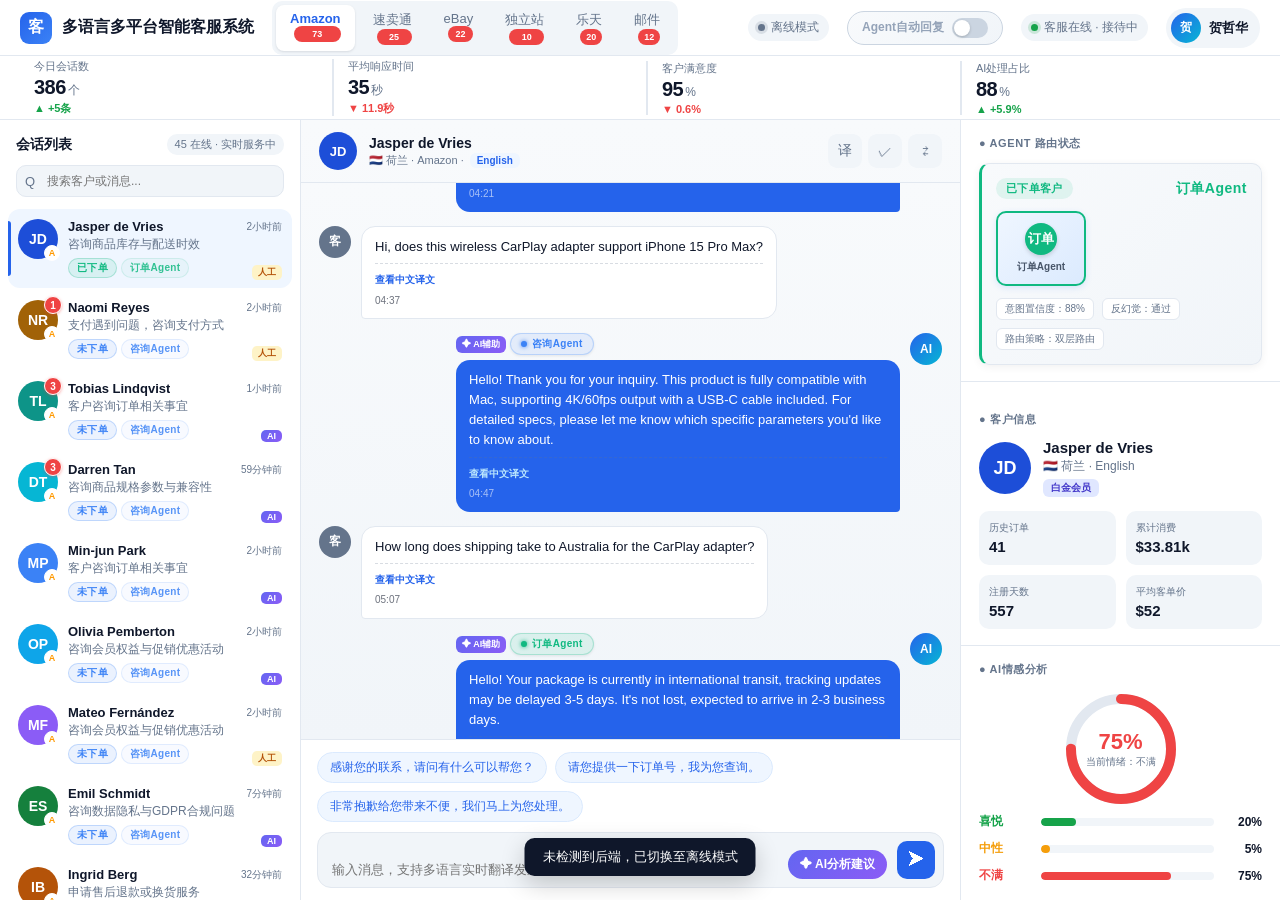
==== commit 22bc97ff: "update" ====
--- a/frontend/index.html
+++ b/frontend/index.html
@@ -4,7 +4,7 @@
 <meta charset="UTF-8">
 <meta name="viewport" content="width=device-width, initial-scale=1.0">
 <title>多语言多平台智能客服系统</title>
-<link rel="stylesheet" href="css/style.css?v=20260723f2">
+<link rel="stylesheet" href="css/style.css?v=20260724f1">
 </head>
 <body>
   <!-- Top Nav -->
@@ -26,7 +26,6 @@
       <span class="auto-reply-label">Agent自动回复</span>
       <div class="auto-reply-toggle"></div>
     </div>
-    <div class="concurrency-badge">⚡ 高并发架构</div>
     <div class="online-status"><div class="dot"></div>客服在线 · 接待中</div>
     <div class="user-chip"><div class="av">贺</div><div class="nm">贺哲华</div></div>
   </div>
@@ -71,9 +70,9 @@
 
   <div class="toast" id="toast"></div>
 
-  <script src="js/config.js?v=20260723f2"></script>
-  <script src="js/api.js?v=20260723f2"></script>
-  <script src="js/datagen.js?v=20260723f2"></script>
-  <script src="js/app.js?v=20260723f2"></script>
+  <script src="js/config.js?v=20260724f1"></script>
+  <script src="js/api.js?v=20260724f1"></script>
+  <script src="js/datagen.js?v=20260724f1"></script>
+  <script src="js/app.js?v=20260724f1"></script>
 </body>
 </html>
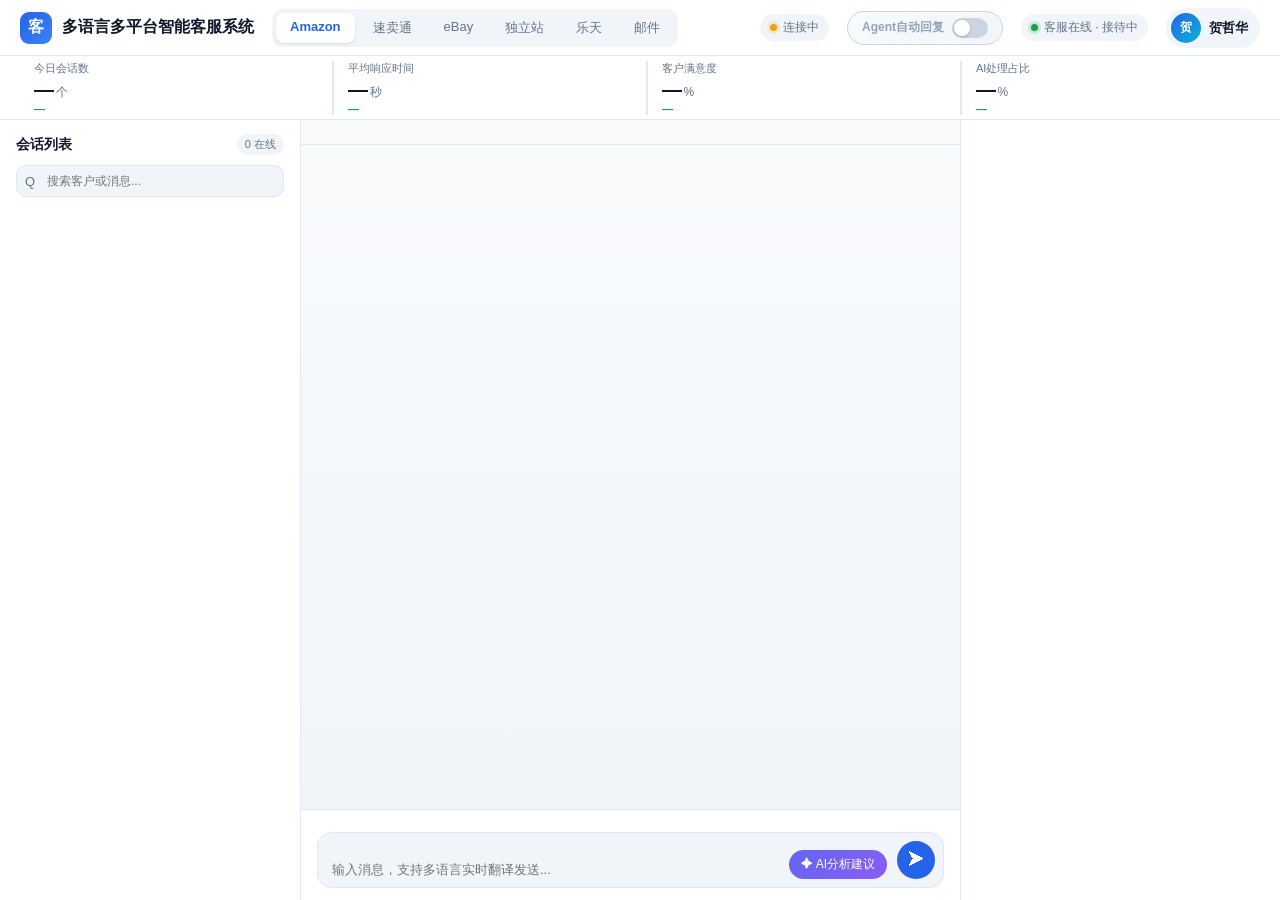
==== commit 67f5a417: "sync" ====
--- a/frontend/index.html
+++ b/frontend/index.html
@@ -9,6 +9,14 @@
 <body>
   <!-- Top Nav -->
   <div class="topbar">
+    <!-- 移动端切换按钮（CSS 控制 mobile-show 时显示） -->
+    <button class="mobile-toggle mobile-toggle-left" aria-label="会话列表">
+        <svg width="20" height="20" viewBox="0 0 24 24" fill="none" stroke="currentColor" stroke-width="2">
+            <line x1="3" y1="6" x2="21" y2="6"/>
+            <line x1="3" y1="12" x2="21" y2="12"/>
+            <line x1="3" y1="18" x2="21" y2="18"/>
+        </svg>
+    </button>
     <div class="logo"><div class="mark">客</div>多语言多平台智能客服系统</div>
     <div class="platform-tabs" id="platformTabs">
       <div class="tab active" data-pf="amazon">Amazon<span class="pf-unread" id="unread-amazon" style="display:none">0</span></div>
@@ -19,6 +27,12 @@
       <div class="tab" data-pf="email">邮件<span class="pf-unread" id="unread-email" style="display:none">0</span></div>
     </div>
     <div class="spacer"></div>
+    <button class="mobile-toggle mobile-toggle-right" aria-label="客户详情">
+        <svg width="20" height="20" viewBox="0 0 24 24" fill="none" stroke="currentColor" stroke-width="2">
+            <circle cx="12" cy="8" r="4"/>
+            <path d="M4 20c0-4 4-6 8-6s8 2 8 6"/>
+        </svg>
+    </button>
     <div class="mode-switch" id="modeSwitch" title="切换推理后端">
       <span class="mode-dot" id="modeDot"></span><span id="modeLabel">连接中</span>
     </div>
--- a/frontend/css/style.css
+++ b/frontend/css/style.css
@@ -444,3 +444,128 @@
 
 /* 平台标签未读红点 */
 .pf-unread{display:inline-flex;align-items:center;justify-content:center;background:#ef4444;color:#fff;font-size:9px;font-weight:700;min-width:16px;height:16px;border-radius:8px;padding:0 4px;margin-left:4px;vertical-align:middle}
+
+
+/* ============ 移动端响应式适配（比赛评审移动端访问优化） ============ */
+/* 平板 (<=1024px)：右侧详情面板收窄 */
+@media (max-width:1024px){
+  :root{--sidebar-w:240px;--detail-w:280px}
+  .main{grid-template-columns:var(--sidebar-w) 1fr var(--detail-w)}
+}
+
+/* 小平板 (<=900px)：隐藏右侧详情面板，点击客户头像浮层展示 */
+@media (max-width:900px){
+  :root{--sidebar-w:220px;--detail-w:0}
+  .main{grid-template-columns:var(--sidebar-w) 1fr}
+  .pane.detail{display:none}
+  .pane.detail.mobile-show{display:flex;position:fixed;top:0;right:0;bottom:0;width:90%;max-width:340px;z-index:1000;box-shadow:-4px 0 24px rgba(0,0,0,.15);background:#fff}
+}
+
+/* 手机 (<=640px)：单栏布局，会话列表可切换 */
+@media (max-width:640px){
+  :root{--sidebar-w:0;--detail-w:0}
+  .main{grid-template-columns:1fr}
+  .pane:first-child{display:none}
+  .pane:first-child.mobile-show{display:flex;position:fixed;top:0;left:0;bottom:0;width:85%;max-width:320px;z-index:1000;box-shadow:4px 0 24px rgba(0,0,0,.15);background:#fff}
+  /* 顶部平台切换栏横向滚动 */
+  .platform-tabs{overflow-x:auto;-webkit-overflow-scrolling:touch}
+  .platform-tabs .tab{flex:0 0 auto;min-width:80px}
+  /* 聊天气泡宽度调整 */
+  .msg{max-width:90%}
+  /* AI建议卡片全宽 */
+  .ai-suggestion-card{margin:8px 0}
+  /* 输入框区域固定底部 */
+  .composer{position:sticky;bottom:0;background:#fff;z-index:10}
+  /* 转人工通知全宽 */
+  .handoff-notification{left:12px;right:12px;max-width:none;top:auto;bottom:80px}
+  /* 移动端切换按钮 */
+  .mobile-toggle{display:inline-flex!important;align-items:center;justify-content:center}
+}
+
+/* 移动端切换按钮（默认隐藏，手机端显示） */
+.mobile-toggle{display:none;background:transparent;border:none;color:var(--muted);cursor:pointer;padding:8px;border-radius:8px;transition:background 0.2s;align-items:center;justify-content:center}
+.mobile-toggle-left{margin-right:8px}
+.mobile-toggle-right{margin-left:8px}
+.mobile-toggle:hover{background:var(--bg)}
+
+/* 遮罩层（手机端面板打开时） */
+.mobile-overlay{display:none;position:fixed;top:0;left:0;right:0;bottom:0;background:rgba(0,0,0,0.4);z-index:999}
+.mobile-overlay.show{display:block}
+
+/* ============ 关键结论高亮增强（提升第一印象） ============ */
+/* AI 建议卡片关键结论放大 */
+.ai-suggestion-card .suggestion-text{
+  font-size:14px;
+  font-weight:500;
+  color:#0f172a;
+  background:linear-gradient(135deg,#f0f9ff,#e0f2fe);
+  border-left:4px solid #2563eb;
+  padding:10px 12px;
+  border-radius:8px;
+  box-shadow:0 1px 3px rgba(37,99,235,.08);
+}
+
+/* 转人工/投诉升级高亮（红色警示） */
+.handoff-notification .title{
+  font-size:15px;
+  font-weight:700;
+  color:#dc2626;
+  display:flex;
+  align-items:center;
+  gap:6px;
+}
+.handoff-notification .title::before{
+  content:'⚠';
+  font-size:18px;
+}
+
+/* 意图/Agent 标签强化 */
+.intent-tag,.agent-tag{
+  font-weight:600;
+  font-size:11px;
+  padding:3px 8px;
+  border-radius:10px;
+  display:inline-flex;
+  align-items:center;
+  gap:3px;
+}
+
+/* tooltip 悬停卡片优化（尺寸适中，文字清晰） */
+[data-tooltip]{
+  position:relative;
+}
+[data-tooltip]:hover::after{
+  content:attr(data-tooltip);
+  position:absolute;
+  bottom:calc(100% + 8px);
+  left:50%;
+  transform:translateX(-50%);
+  background:#1e293b;
+  color:#fff;
+  padding:6px 10px;
+  border-radius:6px;
+  font-size:12px;
+  line-height:1.4;
+  white-space:nowrap;
+  max-width:240px;
+  overflow:hidden;
+  text-overflow:ellipsis;
+  box-shadow:0 2px 8px rgba(0,0,0,.15);
+  z-index:100;
+  pointer-events:none;
+}
+
+/* 交互按钮统一 SaaS 圆形风格 */
+.action-btn,.send-btn,.ai-suggest-btn,.cust-reply-btn{
+  border-radius:20px;
+  transition:all .2s ease;
+  font-weight:500;
+}
+.action-btn:hover,.send-btn:hover,.ai-suggest-btn:hover{
+  transform:translateY(-1px);
+}
+
+/* 数据对比色块（红涨/绿跌/黄警告） */
+.metric-up{color:#dc2626;font-weight:600}
+.metric-down{color:#059669;font-weight:600}
+.metric-warn{color:#d97706;font-weight:600}
